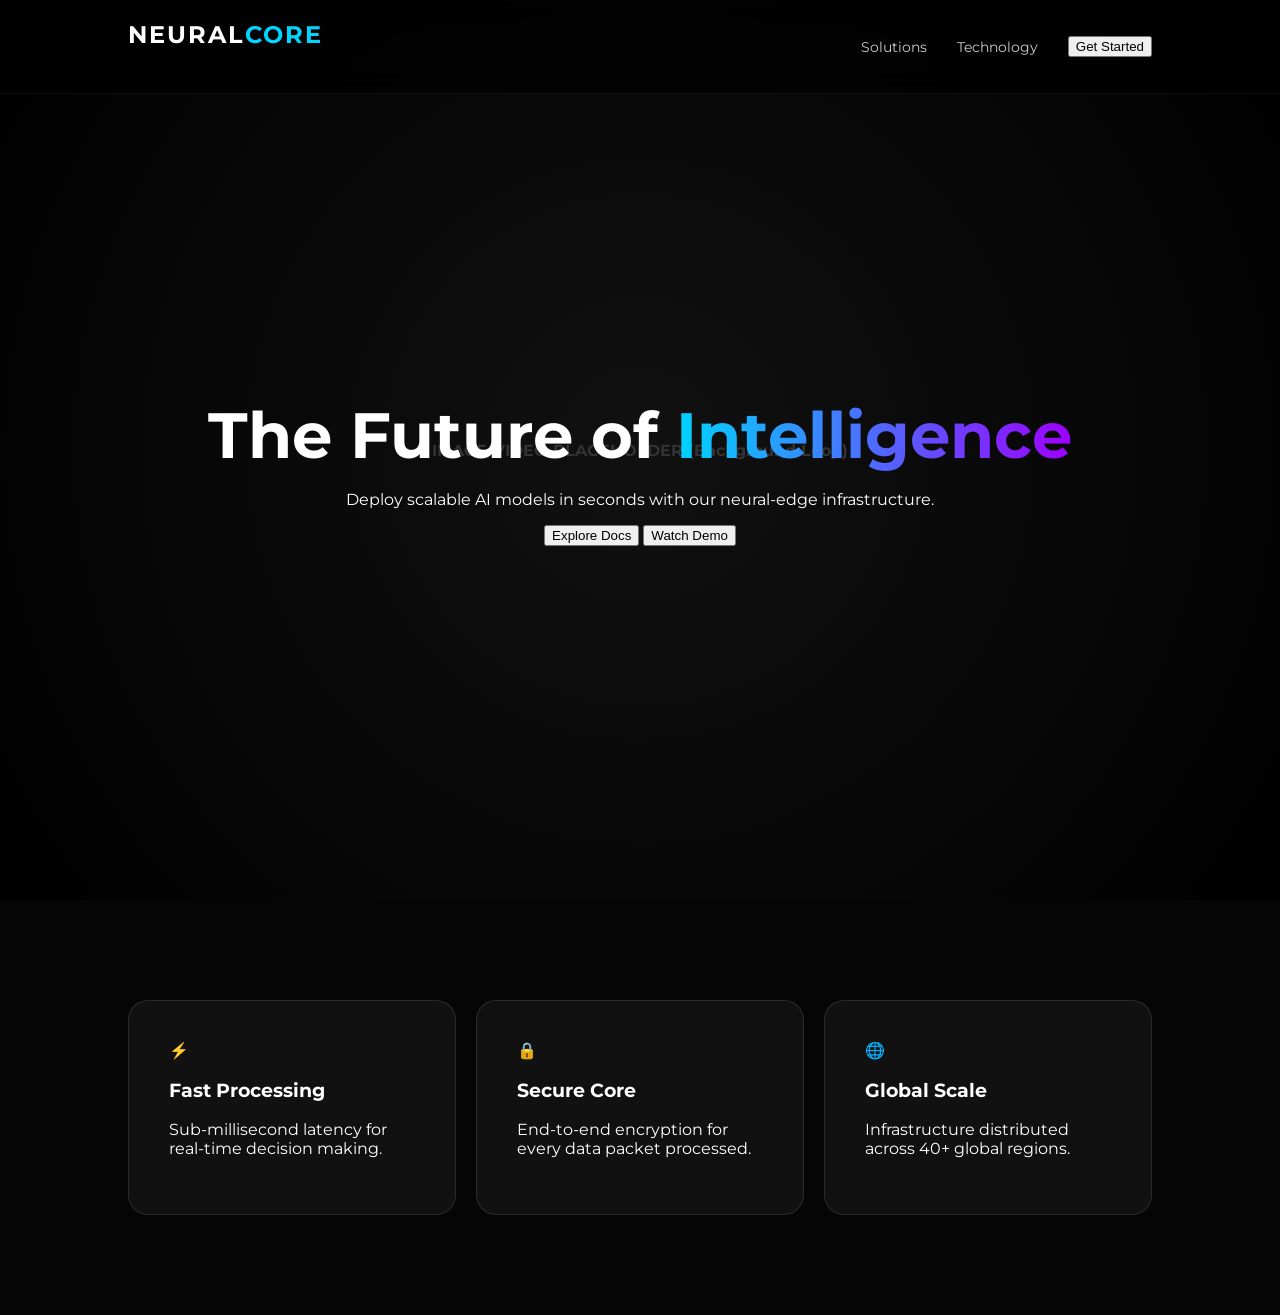
==== index.html @ eebd2c4b "ugu" ====
<!DOCTYPE html>
<html lang="en">
<head>
    <meta charset="UTF-8">
    <meta name="viewport" content="width=device-width, initial-scale=1.0">
    <title>Future AI | Landing Page</title>
    <link rel="preconnect" href="https://fonts.googleapis.com">
<link rel="preconnect" href="https://fonts.gstatic.com" crossorigin>
<link href="https://fonts.googleapis.com/css2?family=Montserrat:ital,wght@0,100..900;1,100..900&display=swap" rel="stylesheet">
    <link rel="stylesheet" href="styles.css">
</head>
<body>

    <nav class="navbar">
        <div class="logo">NEURAL<span>CORE</span></div>
        <ul class="nav-links">
            <li><a href="#">Solutions</a></li>
            <li><a href="#">Technology</a></li>
            <li><button class="btn-glow">Get Started</button></li>
        </ul>
    </nav>

    <header class="hero">
        <div class="video-container">
            <div class="video-overlay"></div>
            <div class="placeholder-img">IMAGE/VIDEO PLACEHOLDER (Background Loop)</div>
        </div>

        <div class="hero-content reveal">
            <h1>The Future of <span class="gradient-text">Intelligence</span></h1>
            <p>Deploy scalable AI models in seconds with our neural-edge infrastructure.</p>
            <div class="hero-btns">
                <button class="btn-primary">Explore Docs</button>
                <button class="btn-secondary">Watch Demo</button>
            </div>
        </div>
    </header>

    <section class="features">
        <div class="card reveal">
            <div class="icon">⚡</div>
            <h3>Fast Processing</h3>
            <p>Sub-millisecond latency for real-time decision making.</p>
        </div>
        <div class="card reveal">
            <div class="icon">🔒</div>
            <h3>Secure Core</h3>
            <p>End-to-end encryption for every data packet processed.</p>
        </div>
        <div class="card reveal">
            <div class="icon">🌐</div>
            <h3>Global Scale</h3>
            <p>Infrastructure distributed across 40+ global regions.</p>
        </div>
    </section>

    <script src="client.js"></script>
</body>
</html>
---- styles.css ----
:root {
    --bg-dark: #050505;
    --accent: #00d4ff;
    --glass: rgba(255, 255, 255, 0.05);
    --text-main: #ffffff;
}

body {
    margin: 0;
    font-family: 'Montserrat', sans-serif;
    background-color: var(--bg-dark);
    color: var(--text-main);
    overflow-x: hidden;
}

/* Glassmorphism Navbar */
.navbar {
    position: fixed;
    top: 0;
    width: 100%;
    display: flex;
    justify-content: space-between;
    padding: 20px 10%;
    box-sizing: border-box;
    backdrop-filter: blur(15px);
    background: rgba(0, 0, 0, 0.7);
    z-index: 1000;
    border-bottom: 1px solid var(--glass);
}

.logo { font-weight: bold; font-size: 1.5rem; letter-spacing: 2px; }
.logo span { color: var(--accent); }
.nav-links { list-style: none; display: flex; align-items: center; gap: 30px; }
.nav-links a { color: white; text-decoration: none; font-size: 0.9rem; opacity: 0.8; }

/* Hero Section */
.hero {
    height: 100vh;
    display: flex;
    align-items: center;
    justify-content: center;
    text-align: center;
    position: relative;
}

.video-container {
    position: absolute;
    top: 0; left: 0; width: 100%; height: 100%;
    z-index: -1;
    background: radial-gradient(circle, #111 0%, #000 100%);
}

.placeholder-img {
    width: 100%; height: 100%;
    display: flex; align-items: center; justify-content: center;
    color: #333; font-weight: bold;
}

.gradient-text {
    background: linear-gradient(90deg, #00d4ff, #9d00ff);
    -webkit-background-clip: text;
    -webkit-text-fill-color: transparent;
}

h1 { font-size: 4rem; margin-bottom: 10px; }

/* Feature Cards */
.features {
    display: flex;
    justify-content: center;
    gap: 20px;
    padding: 100px 10%;
}

.card {
    background: var(--glass);
    padding: 40px;
    border-radius: 20px;
    border: 1px solid rgba(255, 255, 255, 0.1);
    transition: 0.4s;
    flex: 1;
}

.card:hover {
    border-color: var(--accent);
    transform: translateY(-10px);
    background: rgba(255, 255, 255, 0.08);
}

/* Scroll Animation Classes */
.reveal {
    opacity: 0;
    transform: translateY(30px);
    transition: all 0.8s ease-out;
}

.reveal.active {
    opacity: 1;
    transform: translateY(0);
}
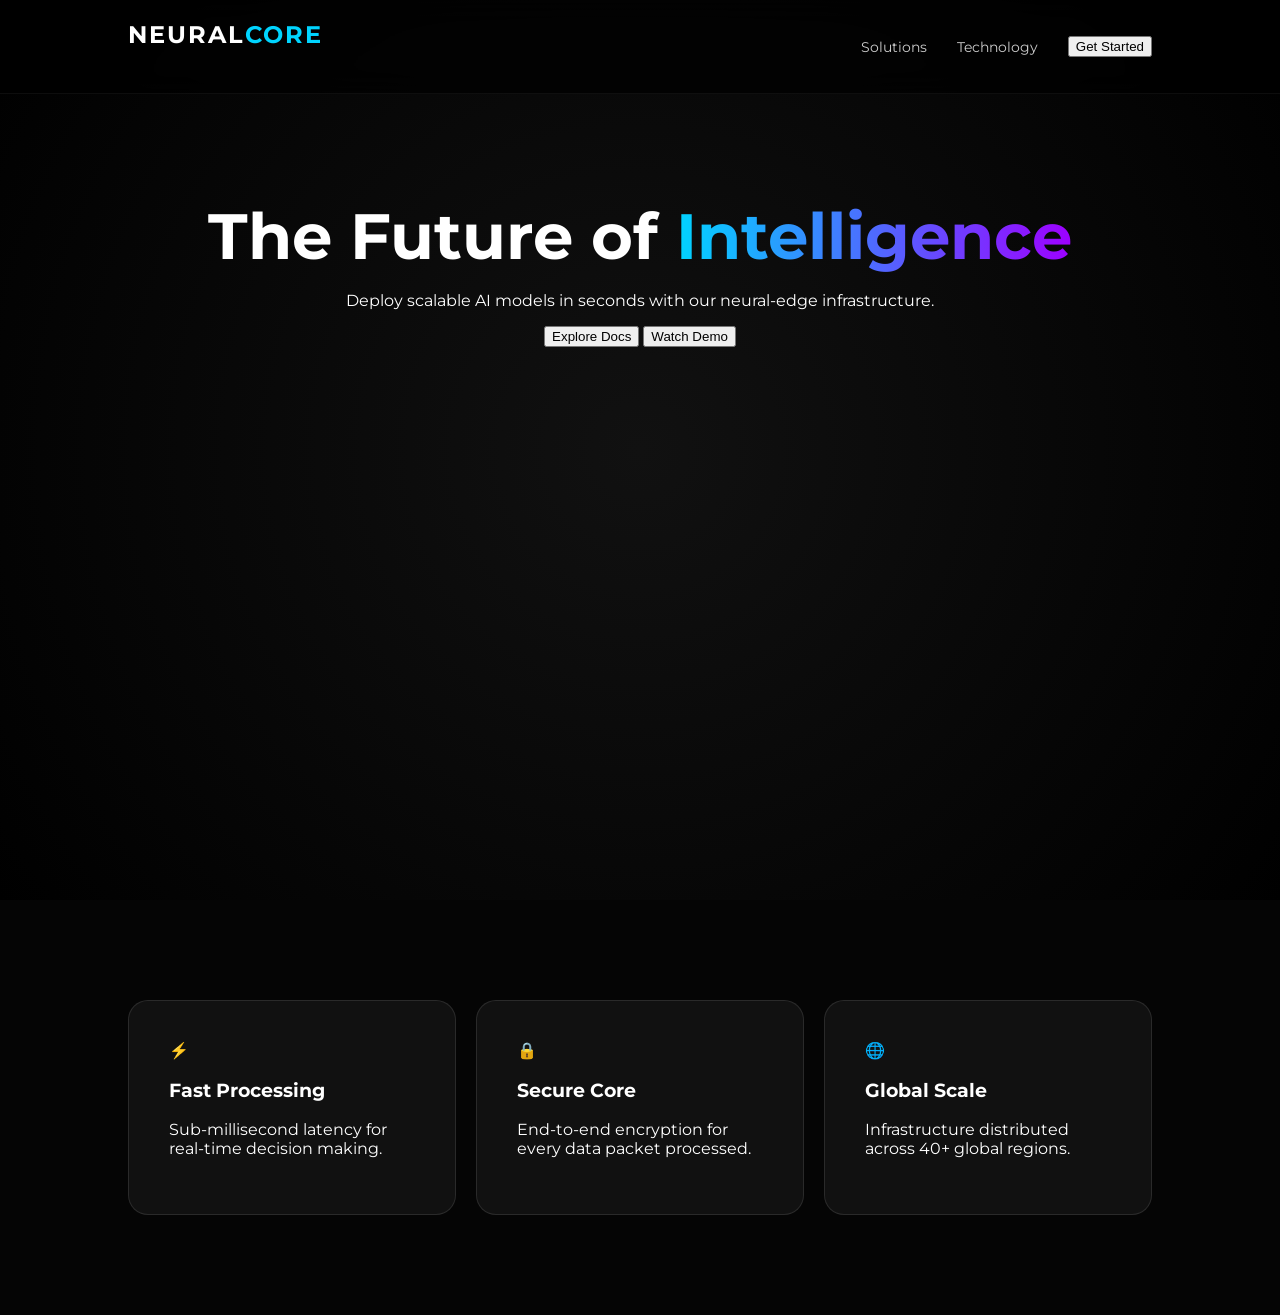
==== commit 0a496417: "tgtvvd" ====
--- a/index.html
+++ b/index.html
@@ -22,9 +22,12 @@
 
     <header class="hero">
         <div class="video-container">
-            <div class="video-overlay"></div>
-            <div class="placeholder-img">IMAGE/VIDEO PLACEHOLDER (Background Loop)</div>
-        </div>
+           <div class="video-overlay"></div>
+           <video autoplay muted loop playsinline class="background-video">
+           <source src="back.mp4" type="video/mp4">
+           Your browser does not support the video tag.
+            </video>
+        
 
         <div class="hero-content reveal">
             <h1>The Future of <span class="gradient-text">Intelligence</span></h1>
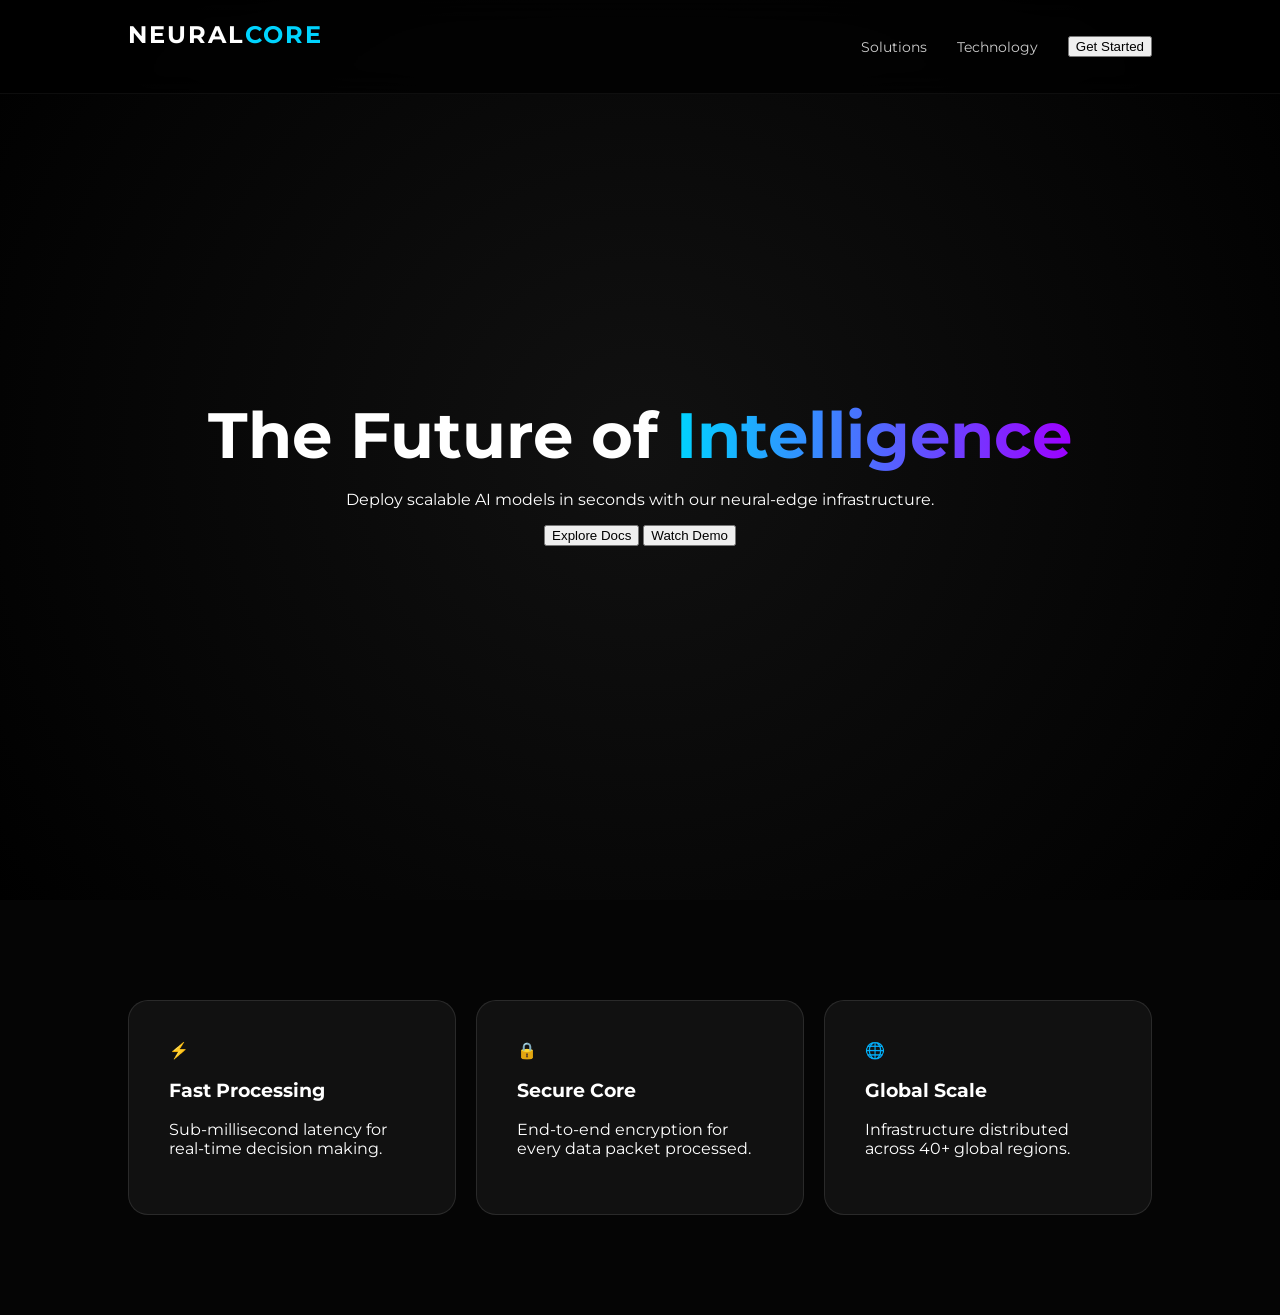
==== commit 37e5f584: "jjj" ====
--- a/index.html
+++ b/index.html
@@ -27,7 +27,7 @@
            <source src="back.mp4" type="video/mp4">
            Your browser does not support the video tag.
             </video>
-        
+        </div>
 
         <div class="hero-content reveal">
             <h1>The Future of <span class="gradient-text">Intelligence</span></h1>
